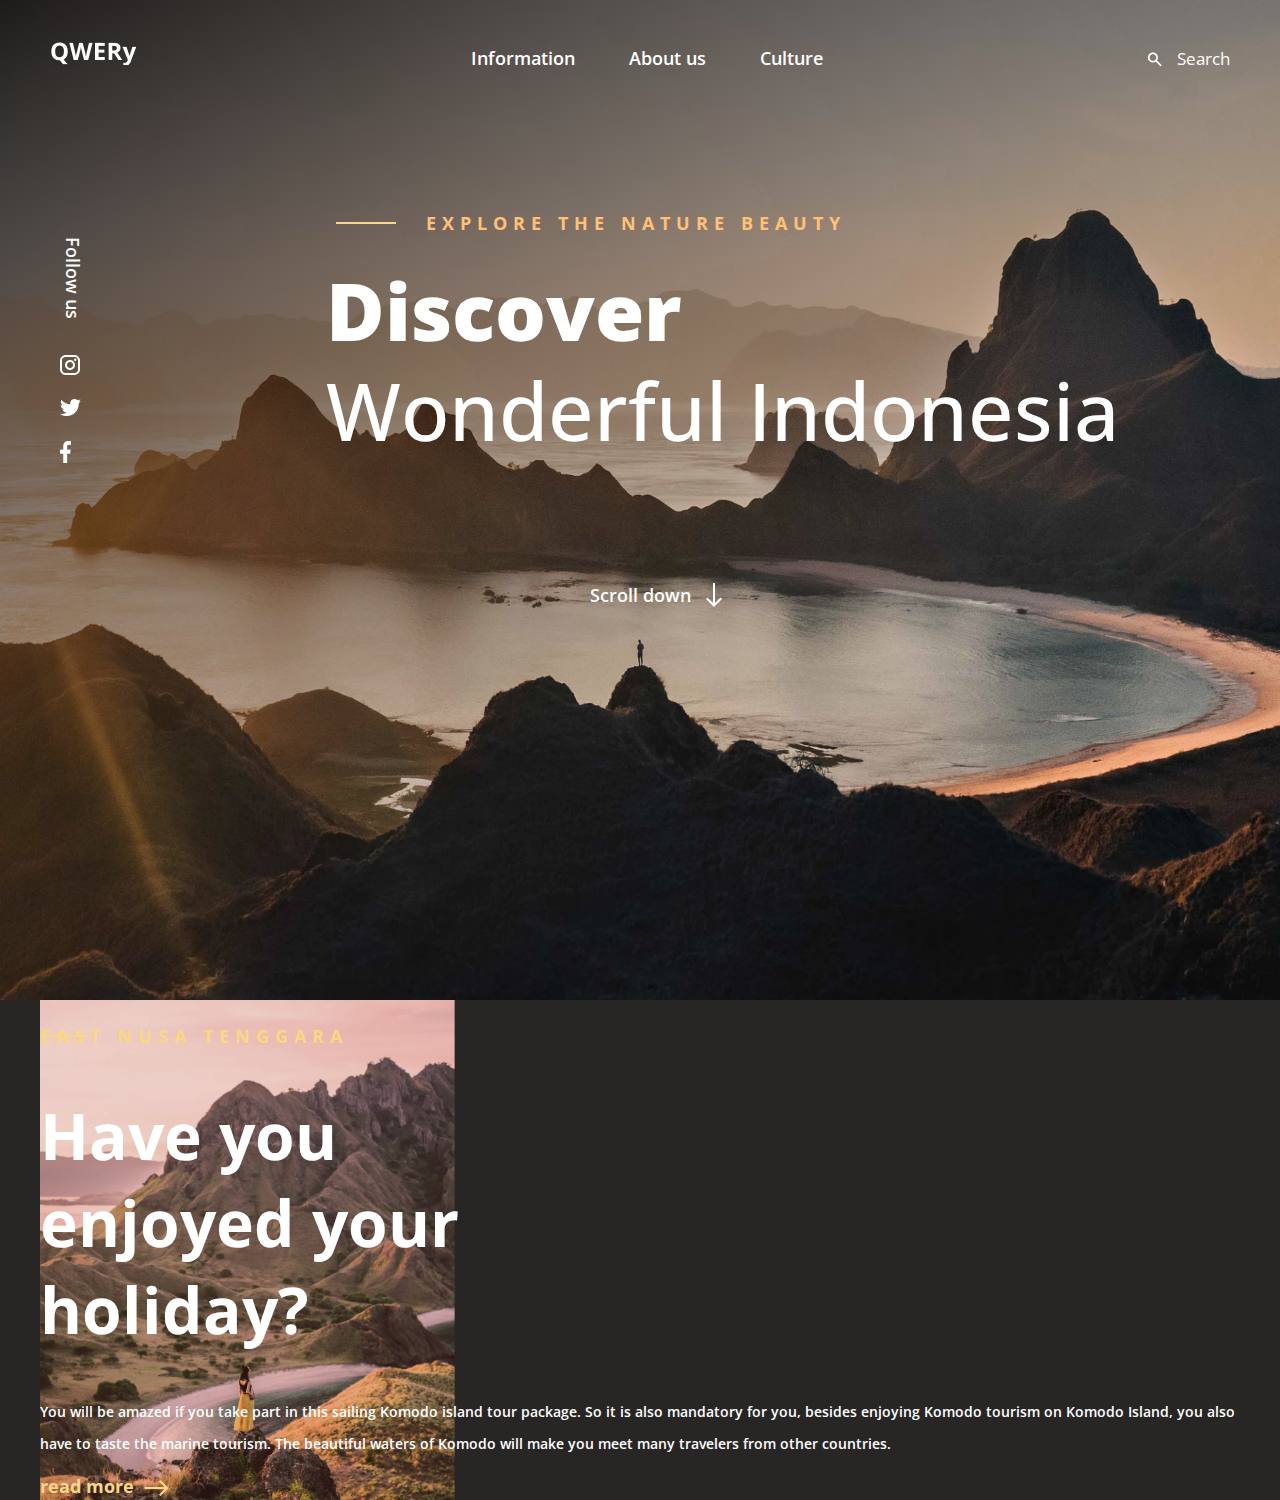
==== homewr6/index.html @ 52637ba4 "Homework6 (start)" ====
<!DOCTYPE html>
<html lang="en">

<head>
    <meta charset="UTF-8">
    <meta http-equiv="X-UA-Compatible" content="IE=edge">
    <meta name="viewport" content="width=device-width, initial-scale=1.0">
    <title>Document</title>
    <link rel="preconnect" href="https://fonts.googleapis.com">
    <link rel="preconnect" href="https://fonts.gstatic.com" crossorigin>
    <link href="https://fonts.googleapis.com/css2?family=DM+Sans&family=Open+Sans&family=Roboto&display=swap"
        rel="stylesheet">
    <link rel="stylesheet" href="normalize.css">
    <link rel="stylesheet" href="style.css">
</head>

<body>

</body>
<div class="container clearfix">
    <div class="header">
        <div class="logo">
            <a href="#"><img src="./img/Logo.png" alt="logo"></a>
        </div>
        <div class="navbar">
            <ul>
                <li><a href="#">Information</a></li>
                <li><a href="#">About us</a></li>
                <li><a href="#">Culture</a></li>
            </ul>
        </div>
        <div class="search">
            <a href="#">Search</a>
        </div>
    </div>
    <div class="main">
        <div class="follow">
            <div class="text">
                <p>Follow us</p>
            </div>
            <div class="links">
                <ul>
                    <li><a href="#"><img src="./img/insta.png" alt="instagram"></a></li>
                    <li><a href="#"><img src="./img/twit.png" alt="twitter"></a></li>
                    <li><a href="#"><img src="./img/fb.png" alt="facebook"></a></li>
                </ul>
            </div>
        </div>
        <div class="title">
            <h4>explore the Nature Beauty</h4>
            <h1> <span>Discover</span> <br>
                Wonderful Indonesia</h1>
        </div>
        <div class="scroll">
            <a href="#">Scroll down</a>
        </div>
    </div>



</div>

<div class="container-flex ">
    <div class="content">
        <div class="first">
            <h4>EAST NUSA TENGGARA</h4>
            <h1>Have you <br>
                enjoyed your <br>
                holiday?</h1>
            <p>You will be amazed if you take part in this sailing Komodo island tour package. So it is also mandatory
                for you, besides enjoying Komodo tourism on Komodo Island, you also have to taste the marine tourism.
                The beautiful waters of Komodo will make you meet many travelers from other countries.</p>

            <a href="#">read more</a>
        </div>

    </div>
</div>

</html>
---- homewr6/style.css ----
* {
    box-sizing: border-box;
}

body {
    background-color: #282624;
}

.container {
    margin: 0 auto;
    height: 1000px;
    width: 100%;
    /* position: absolute; */
    background: no-repeat linear-gradient(330.24deg, rgba(0, 0, 0, 0) 31.06%, #000000 108.93%), center/100% url(./img/Rectangle.png);
}

.clearfix::after {
    content: "";
    clear: both;
    display: table;
}

.header {
    display: flex;
    justify-content: space-between;
    align-items: baseline;
    padding: 30px 50px 0px 50px;
}



.navbar ul li {
    list-style-type: none;
    display: inline-block;
}


.navbar ul li a {
    text-decoration: none;
    font-family: 'Open Sans';
    font-style: normal;
    font-weight: 600;
    font-size: 18px;
    line-height: 25px;
    color: #FFFFFF;
    padding-right: 50px;
}

.navbar ul li a:hover {
    color: #745454;
}


.search a {
    font-family: 'Open Sans';
    font-style: normal;
    font-weight: 400;
    font-size: 17px;
    line-height: 23px;
    color: #FFFFFF;
    text-decoration: none;
    padding-left: 20px;
}

.search a::before {
    content: "";
    background-image: url(./img/search.png);
    background-repeat: no-repeat;
    height: 30px;
    width: 30px;
    position: absolute;
    background-position: left center;
    margin-top: -3px;
    margin-left: -30px;
}

.main {
    display: flex;
    flex-wrap: wrap;
}

.follow {
    /* display: flex; */
    flex: 20%;

    padding-top: 150px;
}

.follow .text {
    padding-left: 42px;
    padding-bottom: 20px;
    /* padding-top: 150px; */
}

.follow .text p {
    font-family: 'Open Sans';
    font-style: normal;
    font-weight: 600;
    font-size: 18px;
    line-height: 25px;
    color: #FFFFFF;
    writing-mode: vertical-rl;
}

.links ul li {
    padding-bottom: 20px;
    padding-left: 20px;
    list-style-type: none;

}

/* не можу зробити ховер */

/* .follow .links ul li a:hover {
    color: #7a1b1b;
} */

.title {
    flex: 80%;
    padding-top: 100px;
    padding-left: 70px;

}

.title h4 {
    font-family: 'Open Sans';
    font-style: normal;
    font-weight: 700;
    font-size: 18px;
    line-height: 25px;
    letter-spacing: 6px;
    text-transform: uppercase;
    color: #FFC178;
    padding-left: 100px;
}

.title h4::before {
    content: "";
    background-image: url(./img/Line.png);
    background-repeat: no-repeat;
    height: 20px;
    width: 60px;
    margin-top: 2px;
    margin-left: -90px;
    position: absolute;
    background-position: center;
}

.title h1 {
    font-family: 'Open Sans';
    font-style: normal;
    font-weight: 500;
    font-size: 80px;
    line-height: 100px;
    text-transform: capitalize;
    color: #FFFFFF;
    margin-top: 0;
}

.title h1 span {
    font-weight: 1000;
}

.scroll {
    flex: 100%;
    text-align: center;
    padding-top: 70px;
}

.scroll a {
    text-decoration: none;
    font-family: 'Open Sans';
    font-style: normal;
    font-weight: 600;
    font-size: 18px;
    line-height: 25px;
    color: #FFFFFF;

}

.scroll a::after {
    content: "";
    background-image: url(./img/arrow_downward_24px.png);
    position: absolute;
    background-repeat: no-repeat;
    height: 30px;
    width: 20px;
    margin-left: 15px;

}

.scroll a:hover {
    color: #b89c9c;
}


.container-flex {
    width: 1200px;
    margin: 0 auto;
    display: flex;

}

.content {
    background-image: url(./img/image1.png);
    background-repeat: no-repeat;
    background-position: left center;
    height: 500px;
    background-size: contain;

}

.first {
    /* padding-top: 50px; */
}

.first h4 {
    font-family: 'Open Sans';
    font-style: normal;
    font-weight: 700;
    font-size: 18px;
    line-height: 25px;
    letter-spacing: 6px;
    text-transform: uppercase;
    color: #FBD784;
}

.first h4::before {
    content: "";
    background-image: url(./img/Line.png);
    background-repeat: no-repeat;
    position: absolute;
    height: 20px;
    width: 50px;
    margin-top: 11px;
    /* margin-right: 30px; */
}

.first h1 {
    font-family: 'Open Sans';
    font-style: normal;
    font-weight: 700;
    font-size: 64px;
    line-height: 87px;
    color: #FFFFFF;

}

.first p {
    font-family: 'Open Sans';
    font-style: normal;
    font-weight: 600;
    font-size: 14px;
    line-height: 32px;
    color: #FFFFFF;

}

.first a {
    text-decoration: none;
    font-family: 'Open Sans';
    font-style: normal;
    font-weight: 700;
    font-size: 18px;
    line-height: 25px;
    color: #FBD784;
}

.first a::after {
    content: "";
    background-image: url(./img/line_right.png);
    background-repeat: no-repeat;
    height: 20px;
    width: 40px;
    position: absolute;
    margin-top: 6px;
    margin-left: 10px;
}

.first {
    justify-content: flex-end;
}
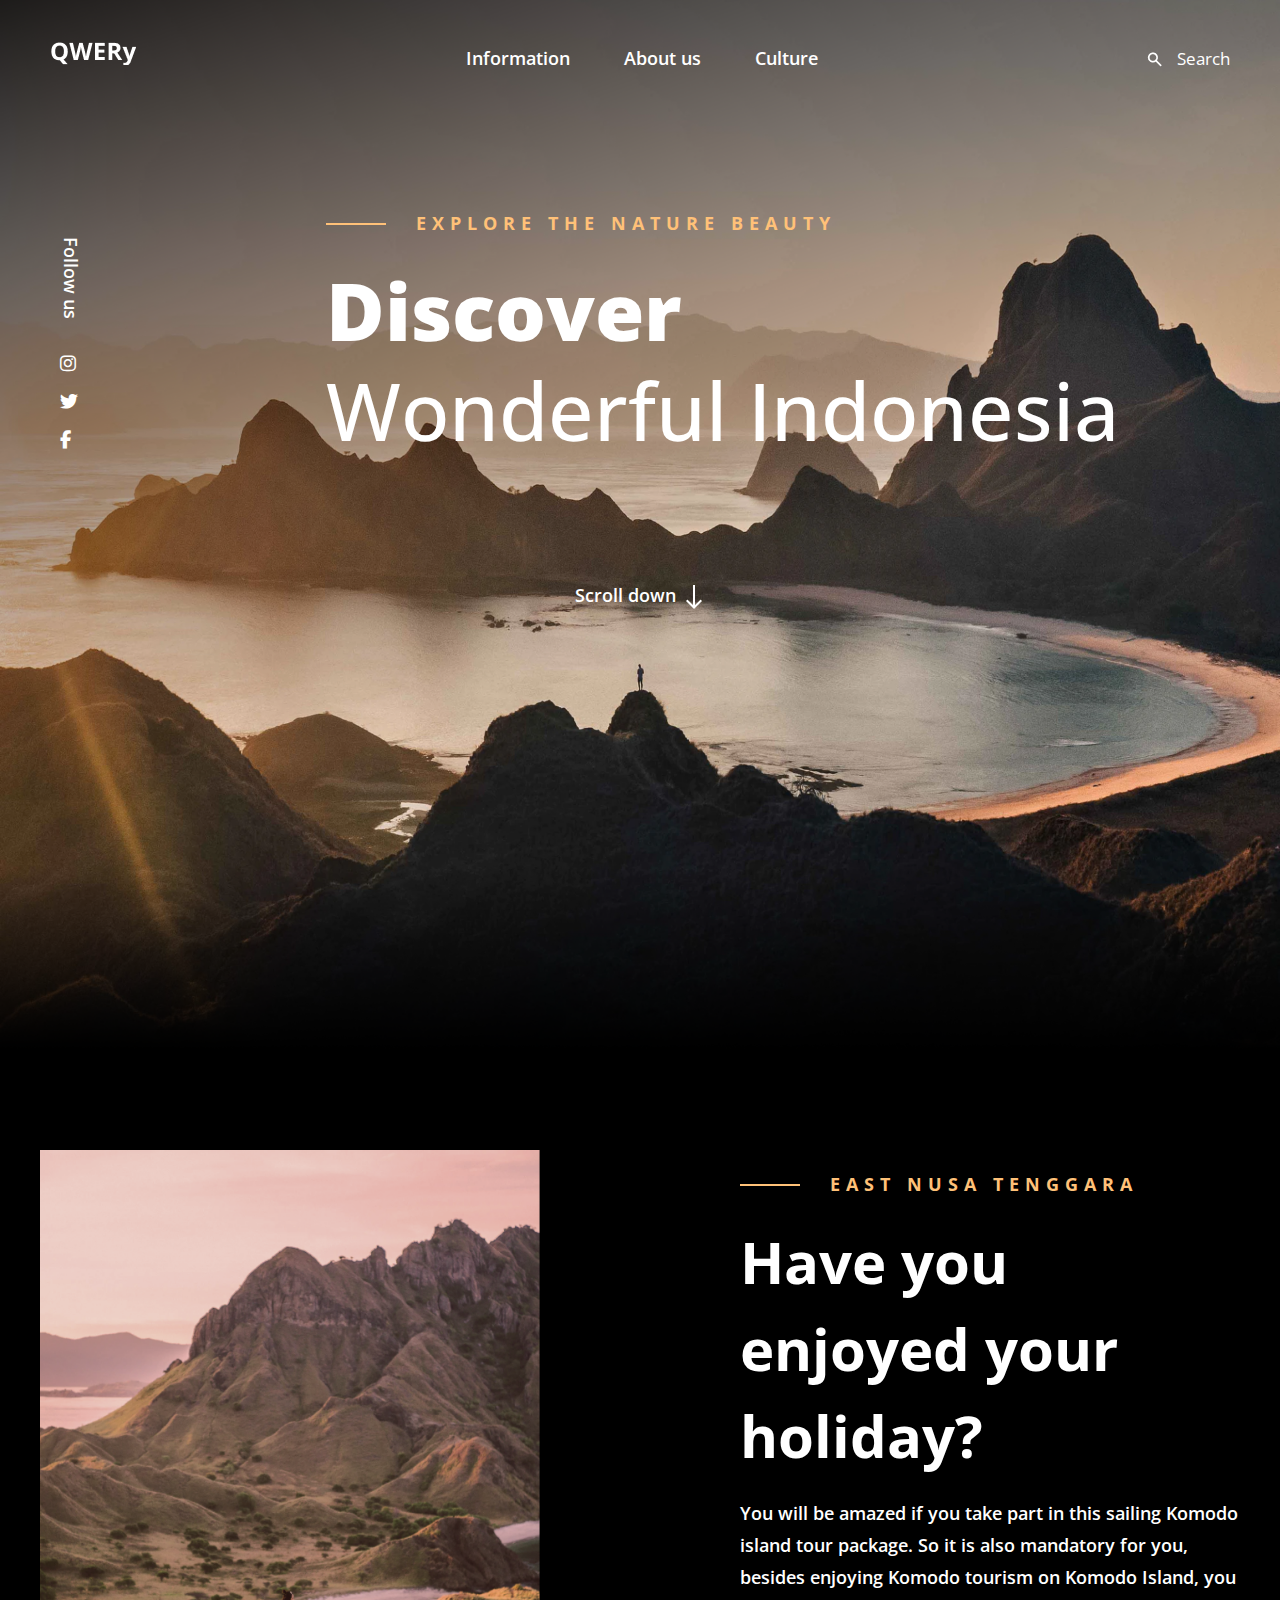
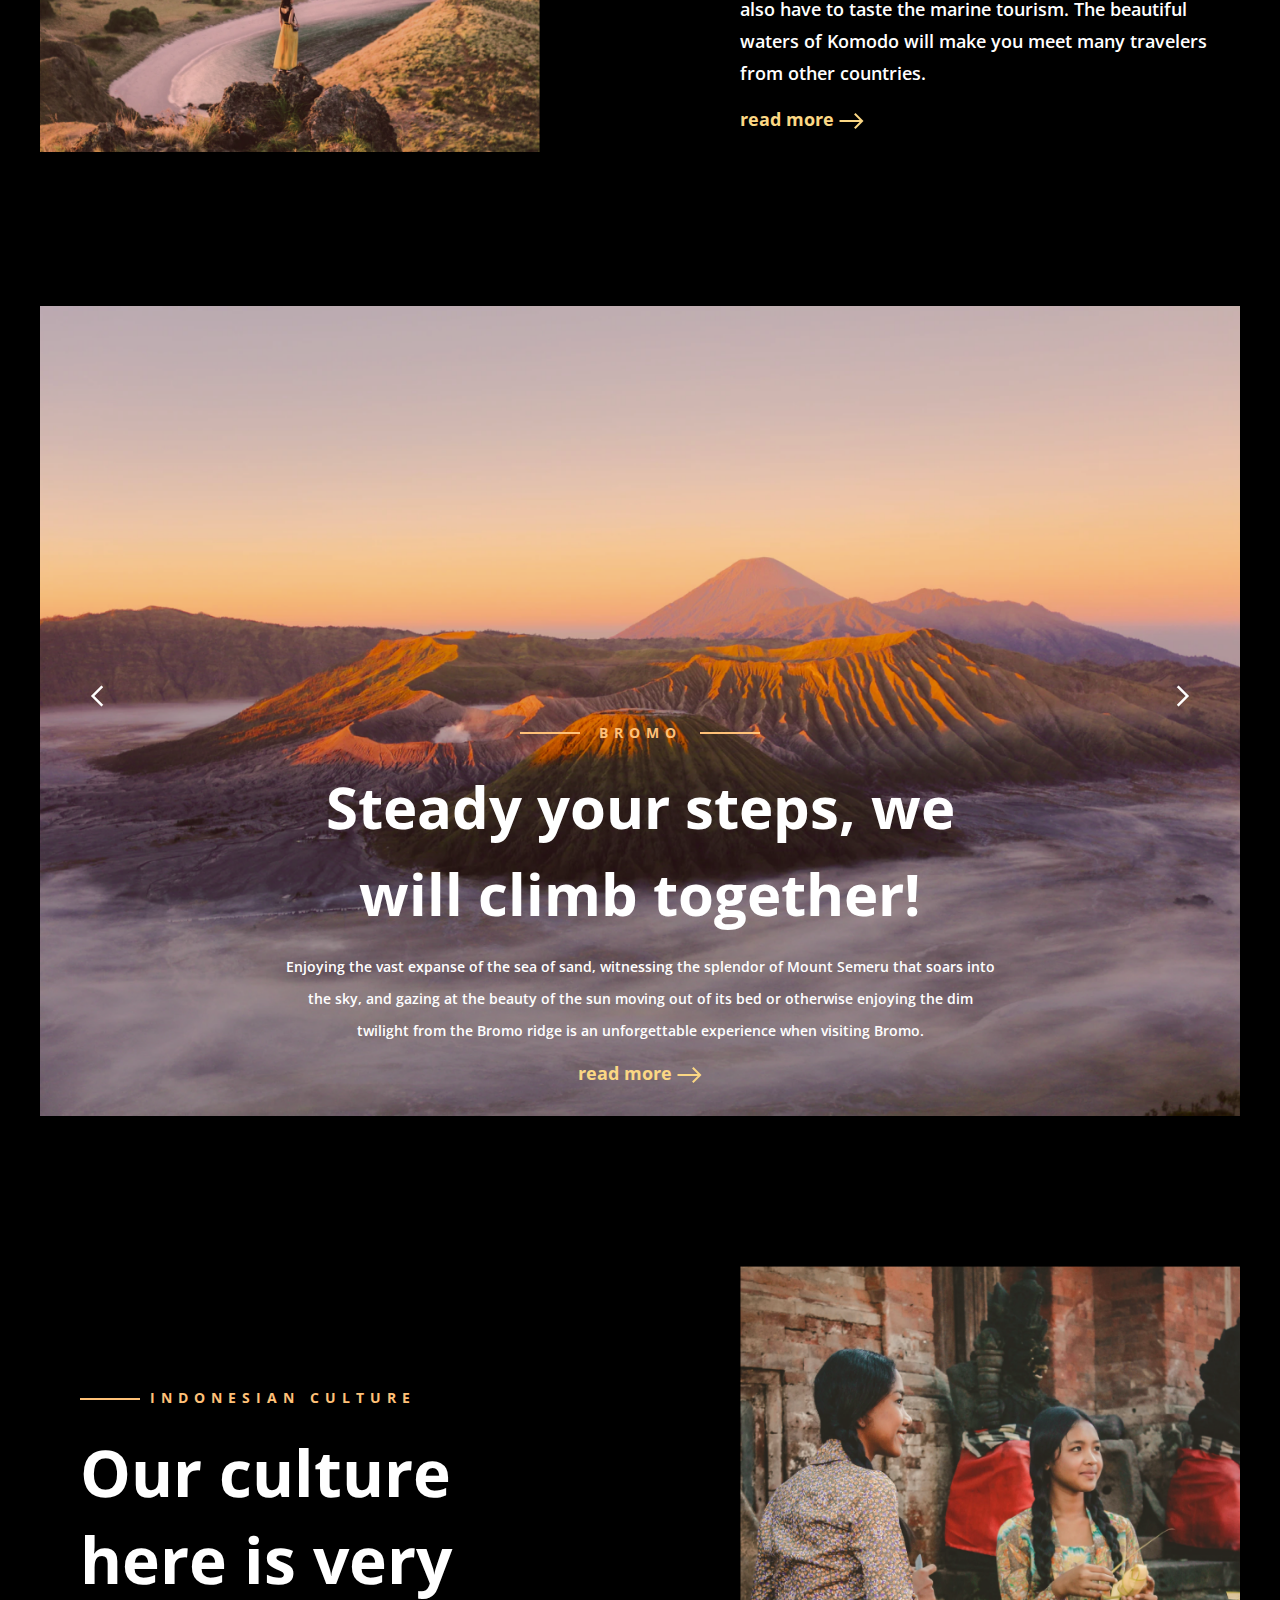
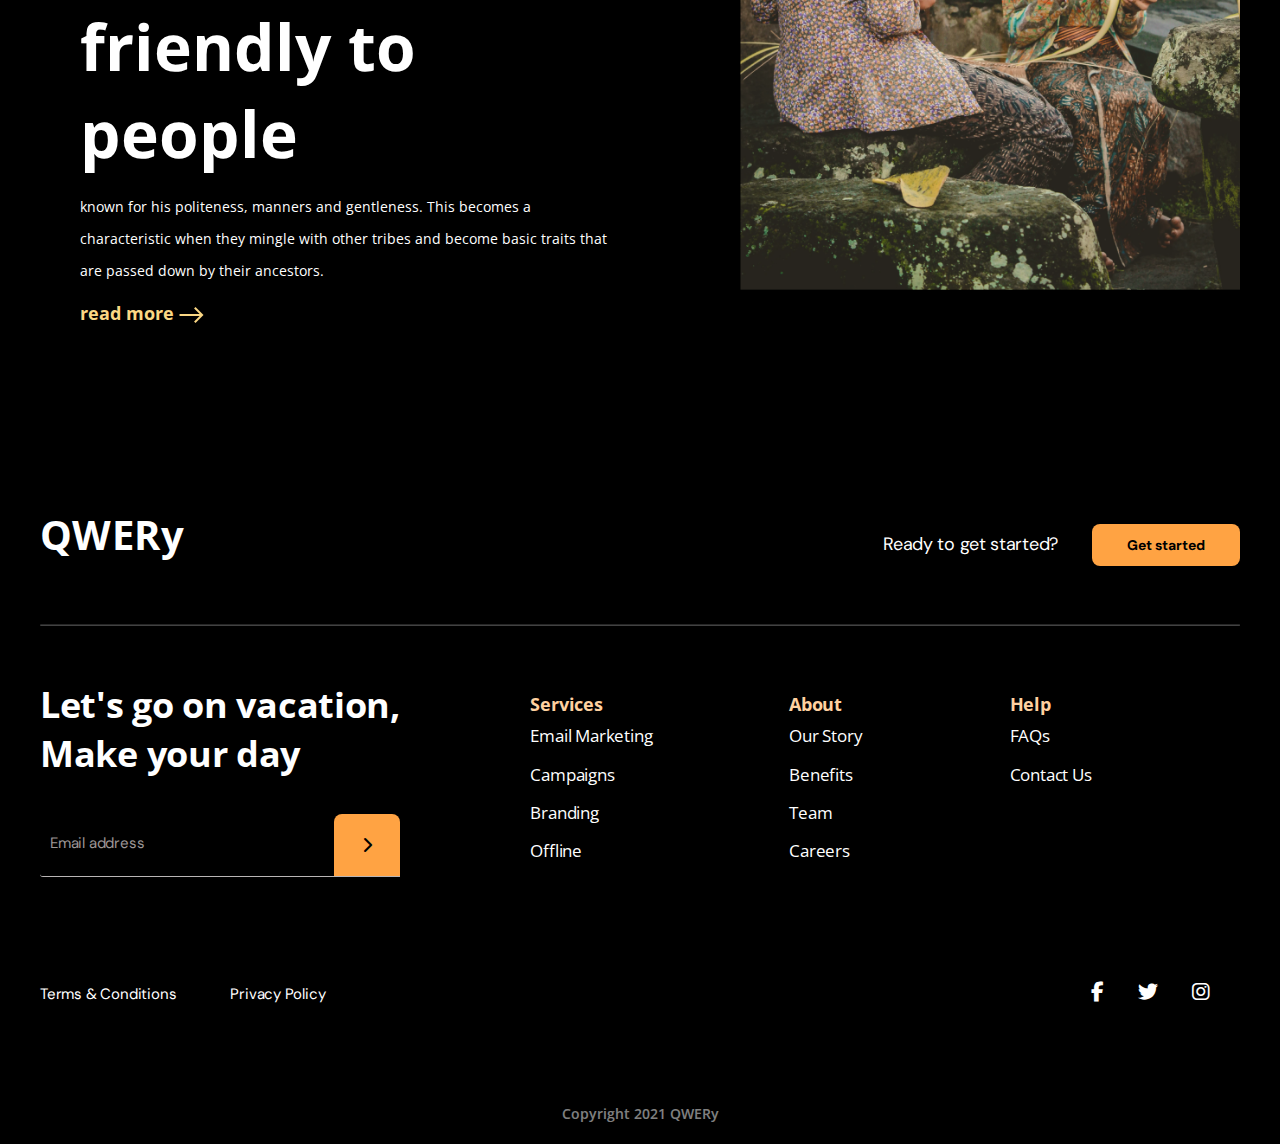
==== commit a9b66c08: "finished page" ====
--- a/homewr6/index.html
+++ b/homewr6/index.html
@@ -6,6 +6,7 @@
     <meta http-equiv="X-UA-Compatible" content="IE=edge">
     <meta name="viewport" content="width=device-width, initial-scale=1.0">
     <title>Document</title>
+    <link rel="stylesheet" href="https://cdnjs.cloudflare.com/ajax/libs/font-awesome/6.3.0/css/all.min.css">
     <link rel="preconnect" href="https://fonts.googleapis.com">
     <link rel="preconnect" href="https://fonts.gstatic.com" crossorigin>
     <link href="https://fonts.googleapis.com/css2?family=DM+Sans&family=Open+Sans&family=Roboto&display=swap"
@@ -40,9 +41,9 @@
             </div>
             <div class="links">
                 <ul>
-                    <li><a href="#"><img src="./img/insta.png" alt="instagram"></a></li>
-                    <li><a href="#"><img src="./img/twit.png" alt="twitter"></a></li>
-                    <li><a href="#"><img src="./img/fb.png" alt="facebook"></a></li>
+                    <li><a href="#"><i class="fa-brands fa-instagram"></i></a></li>
+                    <li><a href="#"><i class="fa-brands fa-twitter"></i></a></li>
+                    <li><a href="#"><i class="fa-brands fa-facebook-f"></i></a></li>
                 </ul>
             </div>
         </div>
@@ -61,20 +62,147 @@
 </div>
 
 <div class="container-flex ">
-    <div class="content">
-        <div class="first">
-            <h4>EAST NUSA TENGGARA</h4>
-            <h1>Have you <br>
-                enjoyed your <br>
-                holiday?</h1>
-            <p>You will be amazed if you take part in this sailing Komodo island tour package. So it is also mandatory
-                for you, besides enjoying Komodo tourism on Komodo Island, you also have to taste the marine tourism.
-                The beautiful waters of Komodo will make you meet many travelers from other countries.</p>
+    <div class="nusa">
+        <div class="nusa-flex-left">
+            <img src="./img/image1.png" alt="nature">
+        </div>
+        <div class="nusa-flex-right">
+            <div class="smaller-block">
+                <h4>EAST NUSA TENGGARA</h4>
+                <h1>Have you <br>
+                    enjoyed your <br>
+                    holiday?</h1>
+                <p>You will be amazed if you take part in this sailing Komodo island tour package. So it is also
+                    mandatory
+                    for you, besides enjoying Komodo tourism on Komodo Island, you also have to taste the marine
+                    tourism.
+                    The beautiful waters of Komodo will make you meet many travelers from other countries.</p>
+
+                <a href="#">read more</a>
+            </div>
+        </div>
+
+    </div>
+</div>
+
+<div class="container-flex">
+    <div class="bromo">
+        <div class="left">
+            <a href="#"><img src="./img/left.png" alt="left"></a>
+        </div>
+        <div class="right">
+            <a href="#"><img src="./img/right.png" alt="right"></a>
+        </div>
+        <div class="second">
+            <div class="line">
+                <h4>Bromo</h4>
+            </div>
+            <h1>Steady your steps, we <br>
+                will climb together!</h1>
+            <div class="text">
+                <p>Enjoying the vast expanse of the sea of ​​​​sand, witnessing the splendor of Mount Semeru that soars
+                    into
+                    the sky, and gazing at the beauty of the sun moving out of its bed or otherwise enjoying the dim
+                    twilight from the Bromo ridge is an unforgettable experience when visiting Bromo.</p>
+            </div>
 
             <a href="#">read more</a>
         </div>
 
     </div>
+
+
+</div>
+
+<div class="container-flex">
+    <div class="culture">
+        <div class="culture-flex-left">
+            <h4>INDONESIAN CULTURE</h4>
+            <h1>Our culture here
+                is very friendly to people</h1>
+            <p>known for his politeness, manners and gentleness. This becomes a characteristic when they mingle with
+                other tribes and become basic traits that are passed down by their ancestors.</p>
+
+            <a href="#">read more</a>
+        </div>
+        <div class="culture-flex-right">
+            <img src="./img/girls.png" alt="girls">
+        </div>
+    </div>
+</div>
+
+<div class="container-flex">
+    <div class="get-started">
+        <div class="qwery">
+            <h1>QWERy</h1>
+        </div>
+        <div class="row">
+            <p>Ready to get started?</p>
+            <button><a href="#">Get started</a></button>
+        </div>
+    </div>
+    <div class="line">
+        <img src="./img/Divider.png" alt="">
+    </div>
+</div>
+
+<div class="container-flex">
+    <div class="footer">
+        <div class="email">
+            <h3>Let's go on vacation, <br>
+                Make your day</h3>
+
+            <form action="#">
+                <input type="email" name="email" id="email" placeholder="Email address">
+                <!-- <input type="button" value=""> -->
+            </form>
+            <button><i class="fa-solid fa-chevron-right"></i></button>
+        </div>
+
+        <div class="services">
+            <h4 id="same">Services</h4>
+            <ul id="links">
+                <li><a href="#">Email Marketing</a></li>
+                <li><a href="#">Campaigns</a></li>
+                <li><a href="#">Branding</a></li>
+                <li><a href="#">Offline</a></li>
+            </ul>
+        </div>
+        <div class="about">
+            <h4 id="same">About</h4>
+            <ul id="links">
+                <li><a href="#">Our Story</a></li>
+                <li><a href="#">Benefits</a></li>
+                <li><a href="#">Team</a></li>
+                <li><a href="#">Careers</a></li>
+            </ul>
+        </div>
+        <div class="help">
+            <h4 id="same">Help</h4>
+            <ul id="links">
+                <li><a href="#">FAQs</a></li>
+                <li><a href="#">Contact Us</a></li>
+            </ul>
+        </div>
+
+    </div>
+</div>
+
+<div class="container-flex">
+    <div class="end">
+        <div class="end-left">
+            <a href="#">Terms & Conditions</a>
+            <a href="#">Privacy Policy</a>
+        </div>
+        <div class="end-right">
+            <a href="#"><i class="fa-brands fa-facebook-f"></i></a>
+            <a href="#"><i class="fa-brands fa-twitter"></i></a>
+            <a href="#"><i class="fa-brands fa-instagram"></i></a>
+        </div>
+    </div>
+    <div class="copyright">
+        <p>Copyright 2021 QWERy</p>
+    </div>
 </div>
 
 </html>--- a/homewr6/style.css
+++ b/homewr6/style.css
@@ -2,16 +2,21 @@
     box-sizing: border-box;
 }
 
+:root {
+    --title-color: #FFC178;
+    --main-color: white;
+}
+
 body {
-    background-color: #282624;
+    background-color: black;
 }
 
 .container {
     margin: 0 auto;
-    height: 1000px;
-    width: 100%;
-    /* position: absolute; */
-    background: no-repeat linear-gradient(330.24deg, rgba(0, 0, 0, 0) 31.06%, #000000 108.93%), center/100% url(./img/Rectangle.png);
+    height: 1300px;
+    background-repeat: no-repeat;
+    background-image: url(./img/Background.png);
+    background-size: 100%;
 }
 
 .clearfix::after {
@@ -59,7 +64,8 @@
     line-height: 23px;
     color: #FFFFFF;
     text-decoration: none;
-    padding-left: 20px;
+    padding-left: 30px;
+    position: relative;
 }
 
 .search a::before {
@@ -69,9 +75,8 @@
     height: 30px;
     width: 30px;
     position: absolute;
-    background-position: left center;
-    margin-top: -3px;
-    margin-left: -30px;
+    left: 0;
+    top: 5px;
 }
 
 .main {
@@ -87,9 +92,9 @@
 }
 
 .follow .text {
-    padding-left: 42px;
+    padding-left: 40px;
     padding-bottom: 20px;
-    /* padding-top: 150px; */
+
 }
 
 .follow .text p {
@@ -103,17 +108,23 @@
 }
 
 .links ul li {
-    padding-bottom: 20px;
+
     padding-left: 20px;
     list-style-type: none;
 
 }
 
-/* не можу зробити ховер */
-
-/* .follow .links ul li a:hover {
-    color: #7a1b1b;
-} */
+.links li .fa-brands {
+    color: white;
+    font-size: 18px;
+    padding-bottom: 20px;
+}
+
+.links li .fa-brands:hover {
+    color: #e87d0a;
+}
+
+
 
 .title {
     flex: 80%;
@@ -130,20 +141,21 @@
     line-height: 25px;
     letter-spacing: 6px;
     text-transform: uppercase;
-    color: #FFC178;
-    padding-left: 100px;
+    color: var(--title-color);
+    padding-left: 90px;
+    position: relative;
 }
 
 .title h4::before {
     content: "";
-    background-image: url(./img/Line.png);
-    background-repeat: no-repeat;
-    height: 20px;
+    background-color: var(--title-color);
+    display: block;
+    height: 2px;
     width: 60px;
-    margin-top: 2px;
-    margin-left: -90px;
-    position: absolute;
-    background-position: center;
+    position: absolute;
+    left: 0;
+    top: 50%;
+
 }
 
 .title h1 {
@@ -153,7 +165,7 @@
     font-size: 80px;
     line-height: 100px;
     text-transform: capitalize;
-    color: #FFFFFF;
+    color: var(--main-color);
     margin-top: 0;
 }
 
@@ -175,6 +187,8 @@
     font-size: 18px;
     line-height: 25px;
     color: #FFFFFF;
+    position: relative;
+    padding-right: 30px;
 
 }
 
@@ -185,7 +199,8 @@
     background-repeat: no-repeat;
     height: 30px;
     width: 20px;
-    margin-left: 15px;
+    right: 0;
+    top: 2px;
 
 }
 
@@ -197,66 +212,201 @@
 .container-flex {
     width: 1200px;
     margin: 0 auto;
+}
+
+.nusa {
     display: flex;
-
-}
-
-.content {
-    background-image: url(./img/image1.png);
-    background-repeat: no-repeat;
-    background-position: left center;
-    height: 500px;
-    background-size: contain;
-
-}
-
-.first {
-    /* padding-top: 50px; */
-}
-
-.first h4 {
-    font-family: 'Open Sans';
-    font-style: normal;
-    font-weight: 700;
-    font-size: 18px;
-    line-height: 25px;
+    justify-content: space-between;
+    position: relative;
+    top: -150px;
+}
+
+.nusa-flex-left {
+    flex: 70%;
+}
+
+.nusa-flex-right {
+    flex: 30%;
+
+}
+
+
+
+.nusa-flex-left img {
+    width: 500px;
+    height: auto;
+}
+
+.nusa-flex-right h4 {
+    font-family: 'Open Sans';
+    font-style: normal;
+    font-weight: 700;
+    font-size: 18px;
+    line-height: 20px;
     letter-spacing: 6px;
     text-transform: uppercase;
+    color: var(--title-color);
+    padding-left: 90px;
+    position: relative;
+}
+
+.nusa-flex-right h4::before {
+    content: "";
+    background-color: var(--title-color);
+    display: block;
+    height: 2px;
+    width: 60px;
+    position: absolute;
+    left: 0;
+    top: 50%;
+
+}
+
+.nusa-flex-right h1 {
+    font-family: 'Open Sans';
+    font-style: normal;
+    font-weight: 700;
+    font-size: 58px;
+    line-height: 87px;
+    color: var(--main-color);
+    margin-top: 0;
+    margin-bottom: 0;
+
+}
+
+.nusa-flex-right a {
+    text-decoration: none;
+    font-family: 'Open Sans';
+    font-style: normal;
+    font-weight: 700;
+    font-size: 18px;
+    line-height: 25px;
     color: #FBD784;
-}
-
-.first h4::before {
-    content: "";
-    background-image: url(./img/Line.png);
+    position: relative;
+    padding-right: 30px;
+}
+
+.nusa-flex-right a::after {
+    content: "";
+    background-image: url(./img/line_right.png);
     background-repeat: no-repeat;
-    position: absolute;
     height: 20px;
-    width: 50px;
-    margin-top: 11px;
-    /* margin-right: 30px; */
-}
-
-.first h1 {
-    font-family: 'Open Sans';
-    font-style: normal;
-    font-weight: 700;
-    font-size: 64px;
+    width: 25px;
+    position: absolute;
+    right: 0;
+    top: 6px;
+}
+
+.nusa-flex-right p {
+    width: 500px;
+    font-family: 'Open Sans';
+    font-style: normal;
+    font-weight: 600;
+    font-size: 18px;
+    line-height: 32px;
+    color: #FFFFFF;
+
+}
+
+.bromo {
+    background-image: url(./img/bromo.png);
+    background-repeat: no-repeat;
+    background-position: center center;
+    background-size: contain;
+    height: 810px;
+    width: 100%;
+    position: relative;
+}
+
+.bromo .left {
+    text-decoration: none;
+    /* display: inline-block; */
+    position: absolute;
+    bottom: 405px;
+    left: 50px;
+}
+
+.bromo .right {
+    text-decoration: none;
+    /* display: inline-block; */
+    position: absolute;
+    bottom: 405px;
+    right: 50px;
+
+}
+
+.second {
+    text-align: center;
+    position: absolute;
+    bottom: 30px;
+}
+
+.second .line h4 {
+    font-family: 'Open Sans';
+    font-style: normal;
+    font-weight: 700;
+    font-size: 14px;
+    line-height: 25px;
+    letter-spacing: 6px;
+    text-transform: uppercase;
+    color: var(--title-color);
+    position: relative;
+    width: 20%;
+    margin-left: auto;
+    margin-right: auto;
+
+}
+
+.second .line h4::before {
+    content: "";
+    background-color: var(--title-color);
+    display: block;
+    height: 2px;
+    width: 60px;
+    position: absolute;
+    left: 0;
+    top: 50%;
+}
+
+.second h4::after {
+    content: "";
+    background-color: var(--title-color);
+    display: block;
+    height: 2px;
+    width: 60px;
+    position: absolute;
+    right: 0;
+    top: 50%;
+}
+
+.second h1 {
+    font-family: 'Open Sans';
+    font-style: normal;
+    font-weight: 700;
+    font-size: 58px;
     line-height: 87px;
-    color: #FFFFFF;
-
-}
-
-.first p {
+    color: var(--main-color);
+    margin-top: 0;
+    margin-bottom: 0;
+}
+
+.second .text {
+    width: 60%;
+
+}
+
+.second .text p {
     font-family: 'Open Sans';
     font-style: normal;
     font-weight: 600;
     font-size: 14px;
     line-height: 32px;
-    color: #FFFFFF;
-
-}
-
-.first a {
+    text-align: center;
+    color: var(--main-color);
+
+}
+
+.second a {
     text-decoration: none;
     font-family: 'Open Sans';
     font-style: normal;
@@ -264,19 +414,333 @@
     font-size: 18px;
     line-height: 25px;
     color: #FBD784;
-}
-
-.first a::after {
+    padding-right: 30px;
+    position: relative;
+}
+
+.second a::after {
     content: "";
     background-image: url(./img/line_right.png);
     background-repeat: no-repeat;
     height: 20px;
-    width: 40px;
-    position: absolute;
-    margin-top: 6px;
-    margin-left: 10px;
-}
-
-.first {
-    justify-content: flex-end;
+    width: 25px;
+    position: absolute;
+    right: 0;
+    top: 6px;
+}
+
+.second .text {
+    margin-left: auto;
+    margin-right: auto;
+}
+
+.culture {
+    display: flex;
+    justify-content: space-between;
+    padding-top: 150px;
+}
+
+
+.culture-flex-left {
+    flex: 70%;
+    padding: 100px 130px 0px 40px;
+}
+
+.culture-flex-right {
+    flex: 30%;
+}
+
+.culture-flex-right img {
+    width: 500px;
+    height: auto;
+}
+
+.culture-flex-left h4 {
+    font-family: 'Open Sans';
+    font-style: normal;
+    font-weight: 700;
+    font-size: 14px;
+    line-height: 25px;
+    letter-spacing: 6px;
+    text-transform: uppercase;
+    color: var(--title-color);
+    padding-left: 70px;
+    position: relative;
+}
+
+.culture-flex-left h4::before {
+    content: "";
+    background-color: var(--title-color);
+    display: block;
+    height: 2px;
+    width: 60px;
+    position: absolute;
+    left: 0;
+    top: 50%;
+}
+
+.culture-flex-left h1 {
+    font-family: 'Open Sans';
+    font-style: normal;
+    font-weight: 700;
+    font-size: 64px;
+    line-height: 87px;
+    color: var(--main-color);
+    margin-top: 0;
+    margin-bottom: 0;
+}
+
+.culture-flex-left p {
+    font-family: 'Open Sans';
+    font-style: normal;
+    font-weight: 400;
+    font-size: 14px;
+    line-height: 32px;
+    color: var(--main-color);
+
+}
+
+.culture-flex-left a {
+    font-family: 'Open Sans';
+    font-style: normal;
+    font-weight: 700;
+    font-size: 18px;
+    line-height: 25px;
+    color: #FBD784;
+    text-decoration: none;
+    position: relative;
+    padding-right: 30px;
+}
+
+.culture-flex-left a::after {
+    content: "";
+    background-image: url(./img/line_right.png);
+    background-repeat: no-repeat;
+    height: 20px;
+    width: 25px;
+    position: absolute;
+    right: 0;
+    top: 6px;
+}
+
+.get-started {
+    display: flex;
+    justify-content: space-between;
+    align-items: baseline;
+    padding-top: 150px;
+}
+
+.qwery h1 {
+    font-family: 'Open Sans';
+    font-style: normal;
+    font-weight: 700;
+    font-size: 40px;
+    line-height: 65px;
+    letter-spacing: 0.01em;
+    text-transform: capitalize;
+    color: white;
+    display: inline-block;
+
+}
+
+.row p {
+    font-family: 'DM Sans';
+    font-style: normal;
+    font-weight: 400;
+    font-size: 18px;
+    line-height: 29px;
+    letter-spacing: -0.3px;
+    color: #FFFFFF;
+    display: inline-block;
+    padding-right: 30px;
+}
+
+.row button {
+    background-color: #FFA343;
+    border-radius: 8px;
+    border: none;
+    padding: 10px 35px;
+}
+
+.row button:hover {
+    background-color: #e87d0a;
+    color: white;
+}
+
+.row button a {
+    text-decoration: none;
+    font-family: 'DM Sans';
+    font-style: normal;
+    font-weight: 700;
+    font-size: 14px;
+    line-height: 22px;
+    color: #000000;
+}
+
+.row button a:hover {
+    color: white;
+}
+
+.line img {
+    width: 100%;
+    padding-top: 30px;
+}
+
+.footer {
+    display: flex;
+    padding-top: 50px;
+}
+
+.footer .email {
+    flex: 40%;
+}
+
+.footer .services {
+    flex: 20;
+    /* margin-left: 40px; */
+}
+
+.footer .about {
+    flex: 20%;
+    padding-left: 50px;
+}
+
+.footer .help {
+    flex: 20%;
+    padding-left: 20px;
+
+}
+
+.email h3 {
+    font-family: 'Open Sans';
+    font-style: normal;
+    font-weight: 700;
+    font-size: 36px;
+    line-height: 49px;
+    letter-spacing: -0.3px;
+    color: #FFFFFF;
+    margin-top: 0;
+}
+
+#same {
+    font-family: 'Open Sans';
+    font-style: normal;
+    font-weight: 700;
+    font-size: 18px;
+    line-height: 0px;
+    letter-spacing: -0.231818px;
+    color: #FFD1A0;
+}
+
+#links li a {
+    text-decoration: none;
+    font-family: 'Open Sans';
+    font-style: normal;
+    font-weight: 400;
+    font-size: 17px;
+    line-height: 0px;
+    letter-spacing: -0.204545px;
+    color: #FFFFFF;
+}
+
+#links li a:hover {
+    color: rgb(185, 175, 175);
+}
+
+#links li {
+    padding-bottom: 20px;
+}
+
+
+#links {
+    list-style-type: none;
+    margin: 0px;
+    padding: 0px;
+}
+
+.footer .email form input[type=email] {
+    border-top-left-radius: 3px;
+    border-bottom-left-radius: 3px;
+    border: none;
+    font-size: 12px;
+    padding: 24px 0px;
+    width: 60%;
+    float: left;
+    background-color: black;
+    border-bottom: 1px solid rgb(185, 181, 181);
+
+}
+
+.footer .email form input[type=email]::placeholder {
+    font-family: 'DM Sans';
+    font-style: normal;
+    font-weight: 400;
+    font-size: 15px;
+    line-height: 20px;
+    letter-spacing: -0.204545px;
+    color: #9c9696;
+    padding-left: 10px;
+}
+
+.footer button {
+    float: left;
+    background-color: #FFA343;
+    border-radius: 8px 8px 0px 0px;
+    border: none;
+    border-bottom: 1px solid rgb(185, 181, 181);
+    cursor: pointer;
+}
+
+.footer button:hover {
+    background-color: #e87d0a;
+}
+
+.footer button .fa-solid {
+    padding: 22px;
+}
+
+.end {
+    display: flex;
+    justify-content: space-between;
+    align-items: baseline;
+    padding-top: 100px;
+}
+
+
+.end-left a {
+    font-family: 'DM Sans';
+    font-style: normal;
+    font-weight: 400;
+    font-size: 15px;
+    line-height: 20px;
+    letter-spacing: -0.204545px;
+    color: #FFFFFF;
+    display: inline-block;
+    padding-right: 50px;
+    text-decoration: none;
+}
+
+.end-right .fa-brands {
+    color: white;
+    font-size: 20px;
+    padding-right: 30px;
+}
+
+.end-right .fa-brands:hover {
+    color: #e87d0a;
+}
+
+.copyright {
+    padding-top: 80px;
+}
+
+.copyright p {
+    font-family: 'Open Sans';
+    font-style: normal;
+    font-weight: 600;
+    font-size: 14px;
+    line-height: 32px;
+    text-align: center;
+    color: #FFFFFF;
+    opacity: 0.5;
 }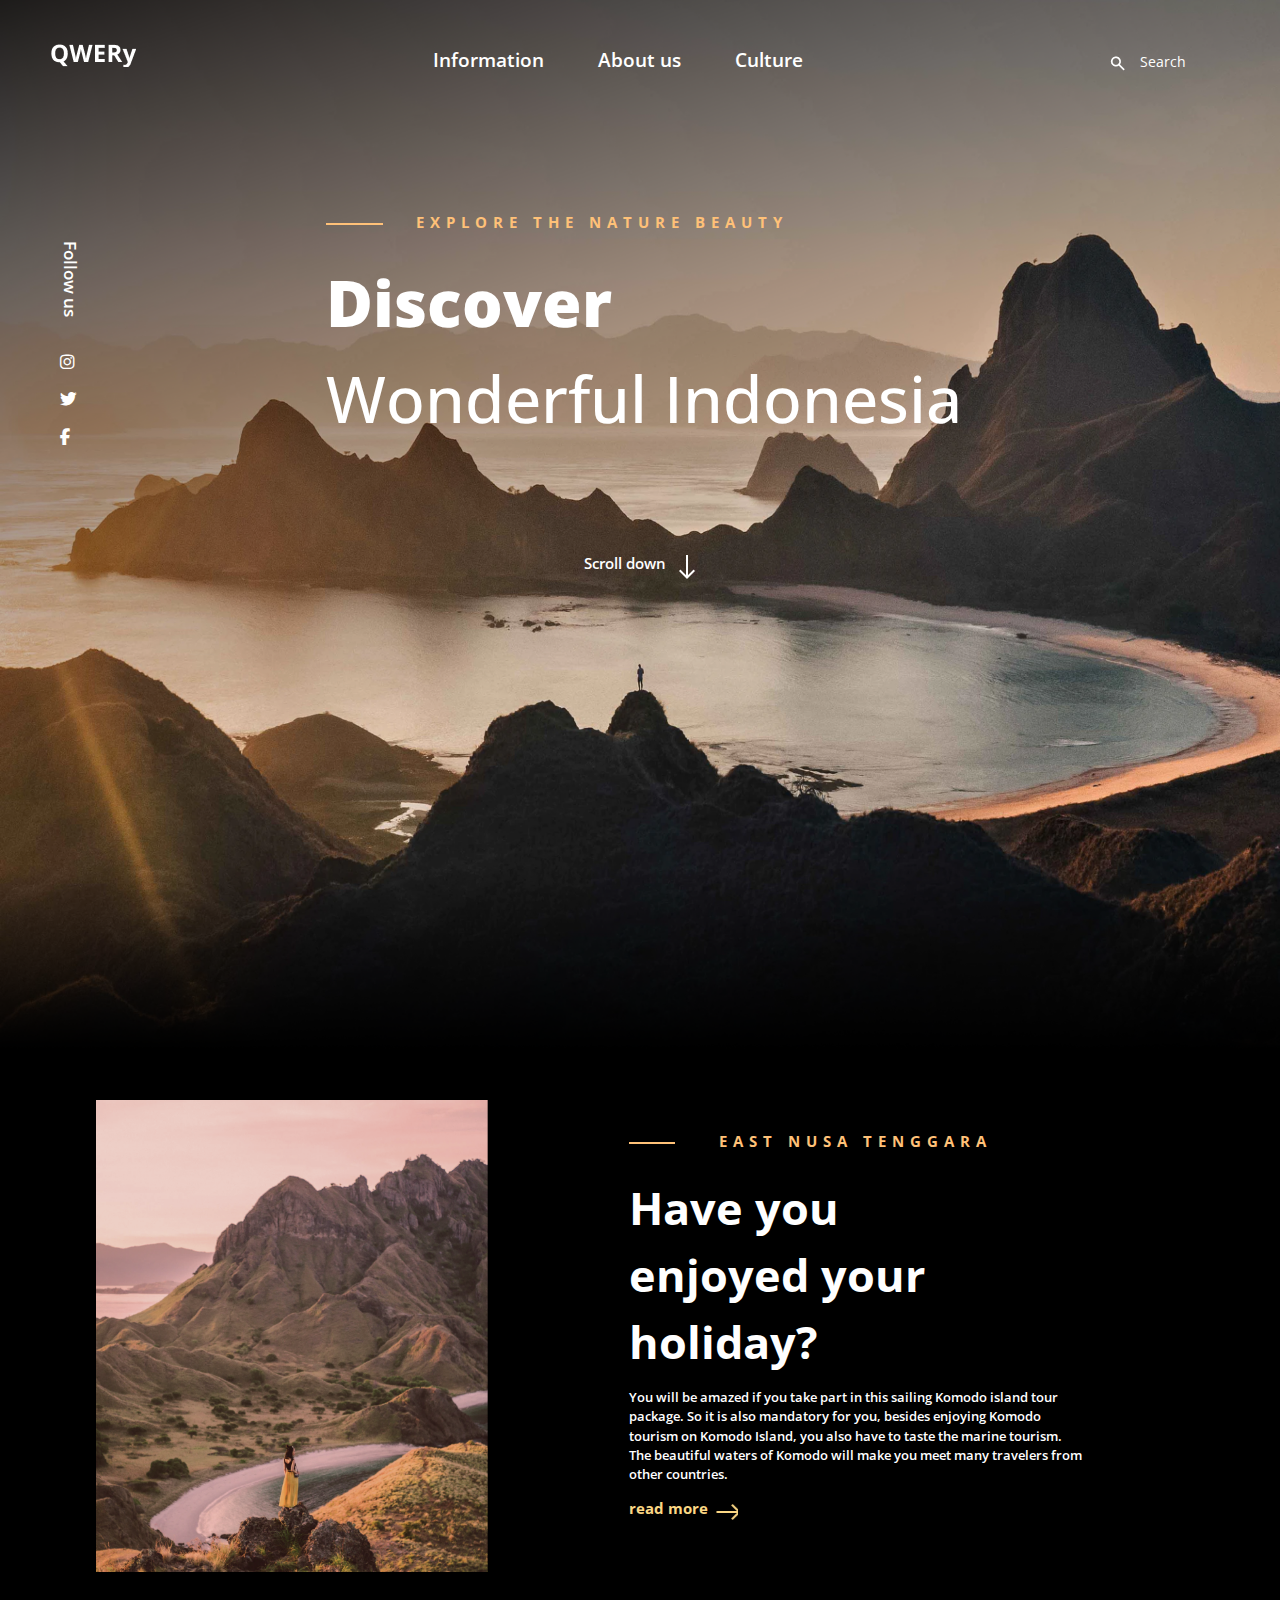
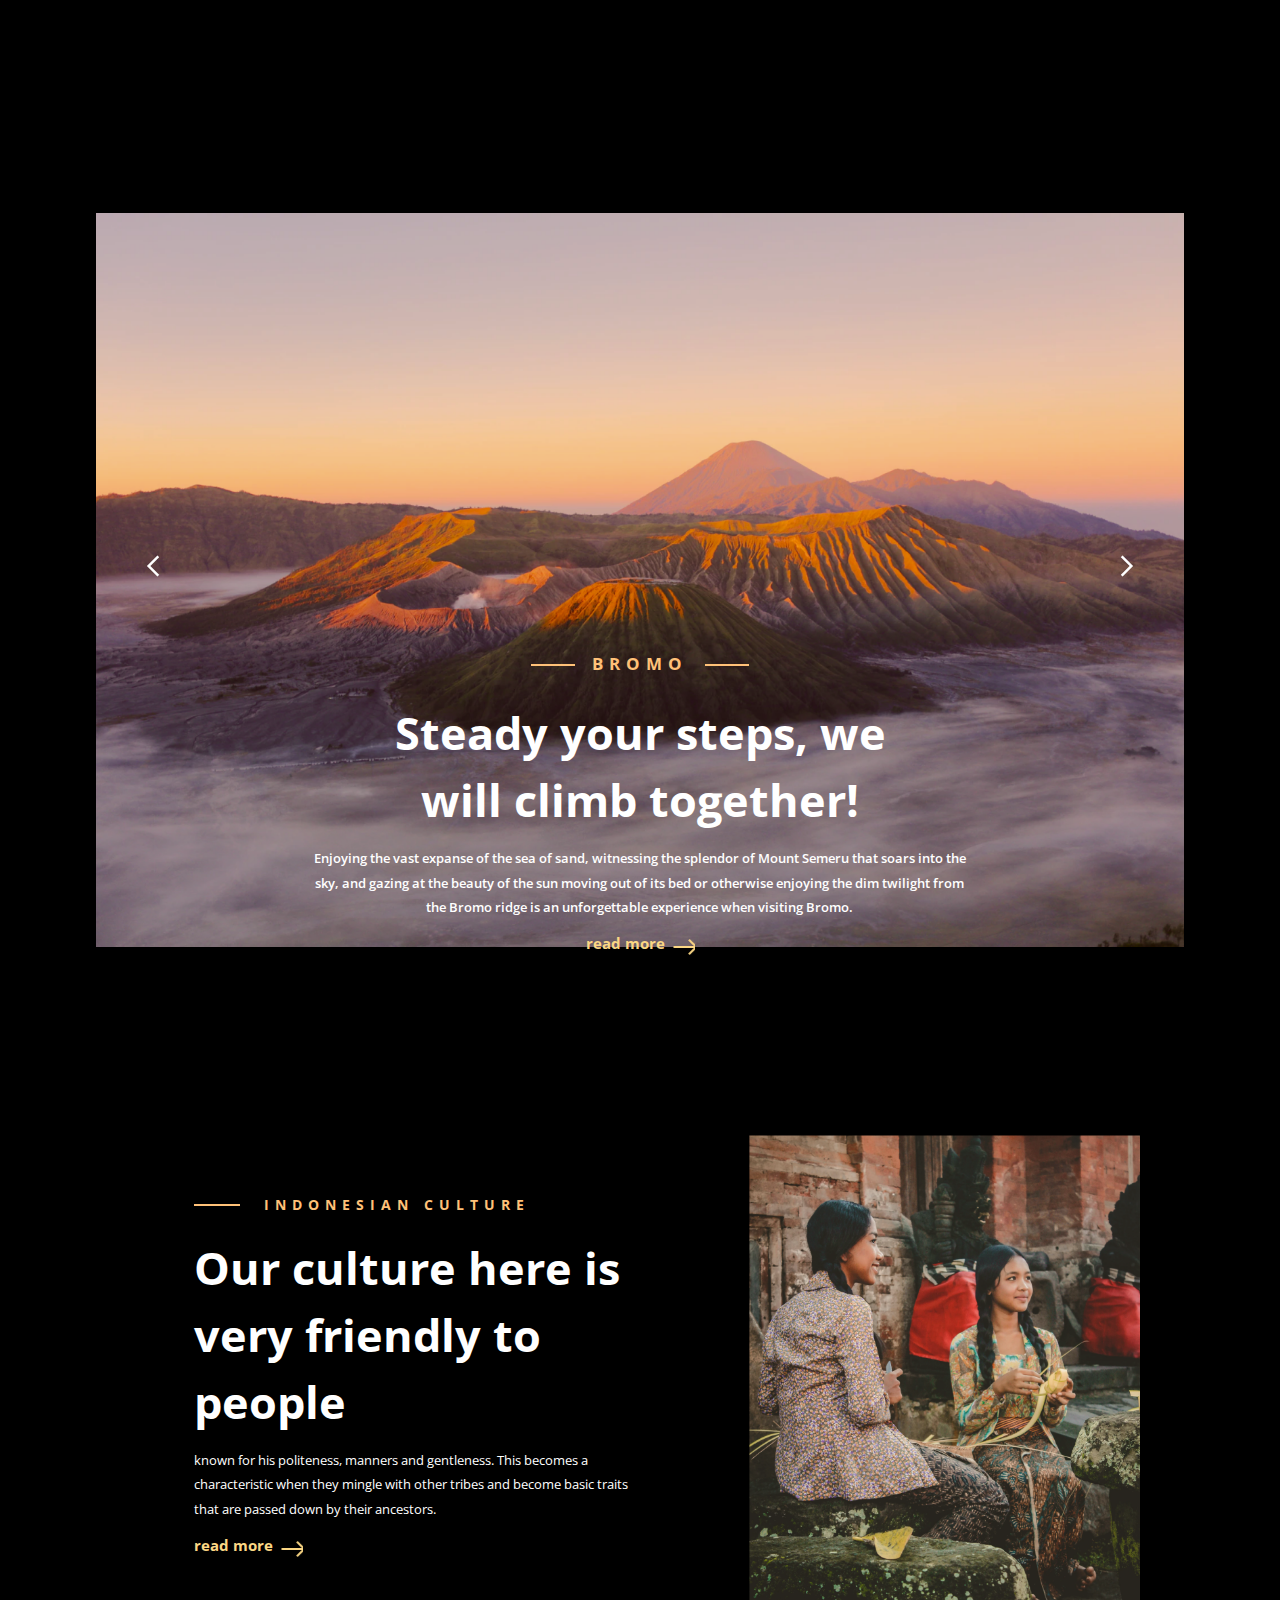
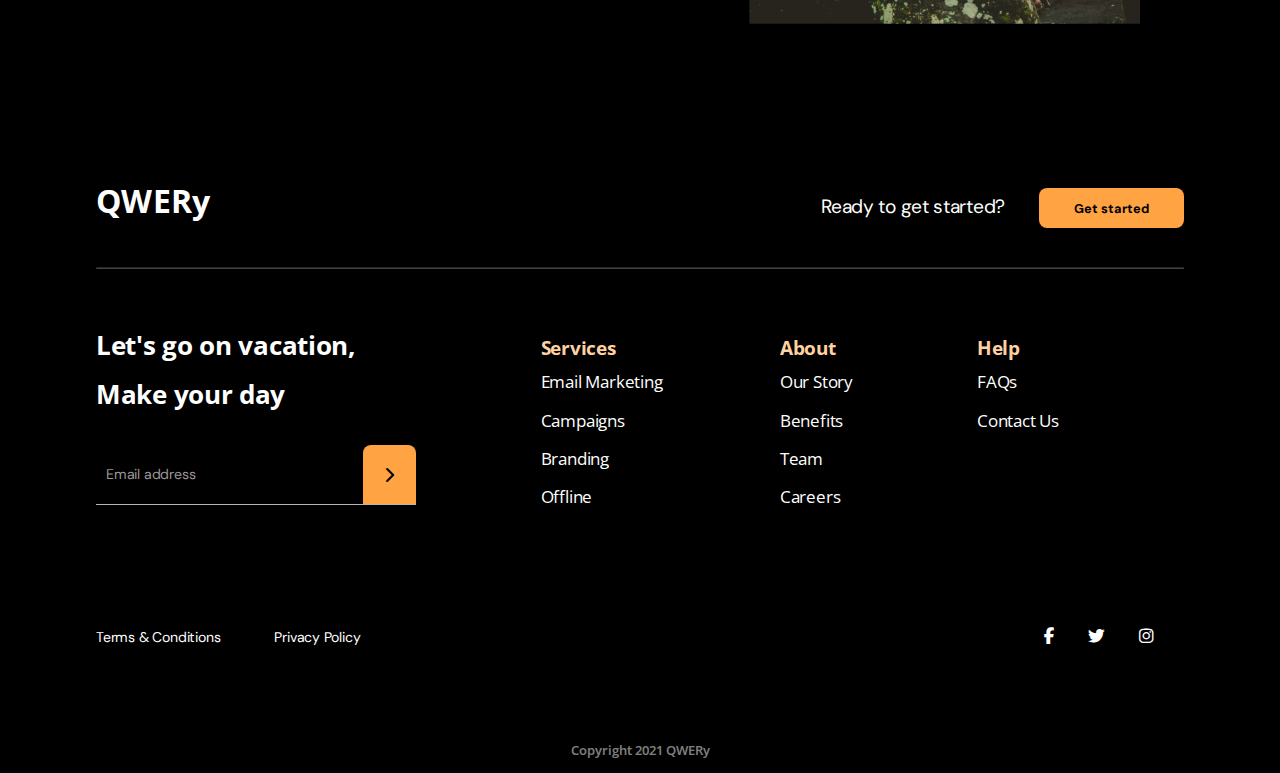
==== commit e6724fca: "media" ====
--- a/homewr6/index.html
+++ b/homewr6/index.html
@@ -16,193 +16,204 @@
 </head>
 
 <body>
-
+    <div class="container clearfix">
+        <div class="header">
+            <div class="logo">
+                <a href="#"><img src="./img/Logo.png" alt="logo"></a>
+            </div>
+            <div class="navbar">
+                <ul>
+                    <li><a href="#">Information</a></li>
+                    <li><a href="#">About us</a></li>
+                    <li><a href="#">Culture</a></li>
+                </ul>
+            </div>
+            <div class="search">
+                <form>
+                    <input type="search" name="search" placeholder="Search">
+                </form>
+            </div>
+        </div>
+        <div class="main">
+            <div class="follow">
+                <div class="text">
+                    <p>Follow us</p>
+                </div>
+                <div class="links">
+                    <ul>
+                        <li><a href="#"><i class="fa-brands fa-instagram"></i></a></li>
+                        <li><a href="#"><i class="fa-brands fa-twitter"></i></a></li>
+                        <li><a href="#"><i class="fa-brands fa-facebook-f"></i></a></li>
+                    </ul>
+                </div>
+            </div>
+            <div class="title">
+                <h4>explore the Nature Beauty</h4>
+                <h1> <span>Discover</span> <br>
+                    Wonderful Indonesia</h1>
+            </div>
+            <div class="scroll">
+                <a href="#">Scroll down</a>
+            </div>
+        </div>
+
+
+
+    </div>
+
+    <div class="container-flex">
+        <div class="nusa">
+            <div class="nusa-flex-left">
+                <div class="size">
+                    <img src="./img/image1.png" alt="nature">
+                </div>
+            </div>
+            <div class="nusa-flex-right">
+                <div class="smaller-block">
+                    <h4>EAST NUSA TENGGARA</h4>
+                    <h1>Have you <br>
+                        enjoyed your <br>
+                        holiday?</h1>
+                    <p>You will be amazed if you take part in this sailing Komodo island tour package. So it is also
+                        mandatory
+                        for you, besides enjoying Komodo tourism on Komodo Island, you also have to taste the marine
+                        tourism.
+                        The beautiful waters of Komodo will make you meet many travelers from other countries.</p>
+
+                    <a href="#">read more</a>
+                </div>
+            </div>
+
+        </div>
+    </div>
+
+    <div class="container-flex">
+        <div class="bromo">
+            <div class="left">
+                <a href="#"><img src="./img/left.png" alt="left"></a>
+            </div>
+            <div class="right">
+                <a href="#"><img src="./img/right.png" alt="right"></a>
+            </div>
+            <div class="second">
+                <div class="line">
+                    <h4>Bromo</h4>
+                </div>
+                <h1>Steady your steps, we <br>
+                    will climb together!</h1>
+                <div class="text">
+                    <p>Enjoying the vast expanse of the sea of ​​​​sand, witnessing the splendor of Mount Semeru that
+                        soars
+                        into
+                        the sky, and gazing at the beauty of the sun moving out of its bed or otherwise enjoying the dim
+                        twilight from the Bromo ridge is an unforgettable experience when visiting Bromo.</p>
+                </div>
+
+                <a href="#">read more</a>
+            </div>
+
+        </div>
+
+
+    </div>
+
+    <div class="container-flex">
+        <div class="culture">
+            <div class="culture-flex-left">
+                <div class="smaller-block">
+                    <h4>INDONESIAN CULTURE</h4>
+                    <h1>Our culture here
+                        is very friendly to people</h1>
+                    <p>known for his politeness, manners and gentleness. This becomes a characteristic when they mingle
+                        with
+                        other tribes and become basic traits that are passed down by their ancestors.</p>
+
+                    <a href="#">read more</a>
+                </div>
+            </div>
+            <div class="culture-flex-right">
+                <div class="size">
+                    <img src="./img/girls.png" alt="girls">
+                </div>
+            </div>
+        </div>
+    </div>
+
+    <div class="container-flex">
+        <div class="get-started">
+            <div class="qwery">
+                <h1>QWERy</h1>
+            </div>
+            <div class="row">
+                <p>Ready to get started?</p>
+                <button><a href="#">Get started</a></button>
+            </div>
+        </div>
+        <div class="line">
+            <img src="./img/Divider.png" alt="">
+        </div>
+    </div>
+
+    <div class="container-flex">
+        <div class="footer">
+            <div class="email">
+                <h3>Let's go on vacation, <br>
+                    Make your day</h3>
+
+                <div class="wrapper">
+                    <form>
+                        <input type="email" name="email" id="email" placeholder="Email address">
+                        <button><i class="fa-solid fa-chevron-right"></i></button>
+                    </form>
+                </div>
+            </div>
+
+            <div class="services">
+                <h4 id="same">Services</h4>
+                <ul id="links">
+                    <li><a href="#">Email Marketing</a></li>
+                    <li><a href="#">Campaigns</a></li>
+                    <li><a href="#">Branding</a></li>
+                    <li><a href="#">Offline</a></li>
+                </ul>
+            </div>
+            <div class="about">
+                <h4 id="same">About</h4>
+                <ul id="links">
+                    <li><a href="#">Our Story</a></li>
+                    <li><a href="#">Benefits</a></li>
+                    <li><a href="#">Team</a></li>
+                    <li><a href="#">Careers</a></li>
+                </ul>
+            </div>
+            <div class="help">
+                <h4 id="same">Help</h4>
+                <ul id="links">
+                    <li><a href="#">FAQs</a></li>
+                    <li><a href="#">Contact Us</a></li>
+                </ul>
+            </div>
+
+        </div>
+    </div>
+
+    <div class="container-flex">
+        <div class="end">
+            <div class="end-left">
+                <a href="#">Terms & Conditions</a>
+                <a href="#">Privacy Policy</a>
+            </div>
+            <div class="end-right">
+                <a href="#"><i class="fa-brands fa-facebook-f"></i></a>
+                <a href="#"><i class="fa-brands fa-twitter"></i></a>
+                <a href="#"><i class="fa-brands fa-instagram"></i></a>
+            </div>
+        </div>
+        <div class="copyright">
+            <p>Copyright 2021 QWERy</p>
+        </div>
+    </div>
 </body>
-<div class="container clearfix">
-    <div class="header">
-        <div class="logo">
-            <a href="#"><img src="./img/Logo.png" alt="logo"></a>
-        </div>
-        <div class="navbar">
-            <ul>
-                <li><a href="#">Information</a></li>
-                <li><a href="#">About us</a></li>
-                <li><a href="#">Culture</a></li>
-            </ul>
-        </div>
-        <div class="search">
-            <a href="#">Search</a>
-        </div>
-    </div>
-    <div class="main">
-        <div class="follow">
-            <div class="text">
-                <p>Follow us</p>
-            </div>
-            <div class="links">
-                <ul>
-                    <li><a href="#"><i class="fa-brands fa-instagram"></i></a></li>
-                    <li><a href="#"><i class="fa-brands fa-twitter"></i></a></li>
-                    <li><a href="#"><i class="fa-brands fa-facebook-f"></i></a></li>
-                </ul>
-            </div>
-        </div>
-        <div class="title">
-            <h4>explore the Nature Beauty</h4>
-            <h1> <span>Discover</span> <br>
-                Wonderful Indonesia</h1>
-        </div>
-        <div class="scroll">
-            <a href="#">Scroll down</a>
-        </div>
-    </div>
-
-
-
-</div>
-
-<div class="container-flex ">
-    <div class="nusa">
-        <div class="nusa-flex-left">
-            <img src="./img/image1.png" alt="nature">
-        </div>
-        <div class="nusa-flex-right">
-            <div class="smaller-block">
-                <h4>EAST NUSA TENGGARA</h4>
-                <h1>Have you <br>
-                    enjoyed your <br>
-                    holiday?</h1>
-                <p>You will be amazed if you take part in this sailing Komodo island tour package. So it is also
-                    mandatory
-                    for you, besides enjoying Komodo tourism on Komodo Island, you also have to taste the marine
-                    tourism.
-                    The beautiful waters of Komodo will make you meet many travelers from other countries.</p>
-
-                <a href="#">read more</a>
-            </div>
-        </div>
-
-    </div>
-</div>
-
-<div class="container-flex">
-    <div class="bromo">
-        <div class="left">
-            <a href="#"><img src="./img/left.png" alt="left"></a>
-        </div>
-        <div class="right">
-            <a href="#"><img src="./img/right.png" alt="right"></a>
-        </div>
-        <div class="second">
-            <div class="line">
-                <h4>Bromo</h4>
-            </div>
-            <h1>Steady your steps, we <br>
-                will climb together!</h1>
-            <div class="text">
-                <p>Enjoying the vast expanse of the sea of ​​​​sand, witnessing the splendor of Mount Semeru that soars
-                    into
-                    the sky, and gazing at the beauty of the sun moving out of its bed or otherwise enjoying the dim
-                    twilight from the Bromo ridge is an unforgettable experience when visiting Bromo.</p>
-            </div>
-
-            <a href="#">read more</a>
-        </div>
-
-    </div>
-
-
-</div>
-
-<div class="container-flex">
-    <div class="culture">
-        <div class="culture-flex-left">
-            <h4>INDONESIAN CULTURE</h4>
-            <h1>Our culture here
-                is very friendly to people</h1>
-            <p>known for his politeness, manners and gentleness. This becomes a characteristic when they mingle with
-                other tribes and become basic traits that are passed down by their ancestors.</p>
-
-            <a href="#">read more</a>
-        </div>
-        <div class="culture-flex-right">
-            <img src="./img/girls.png" alt="girls">
-        </div>
-    </div>
-</div>
-
-<div class="container-flex">
-    <div class="get-started">
-        <div class="qwery">
-            <h1>QWERy</h1>
-        </div>
-        <div class="row">
-            <p>Ready to get started?</p>
-            <button><a href="#">Get started</a></button>
-        </div>
-    </div>
-    <div class="line">
-        <img src="./img/Divider.png" alt="">
-    </div>
-</div>
-
-<div class="container-flex">
-    <div class="footer">
-        <div class="email">
-            <h3>Let's go on vacation, <br>
-                Make your day</h3>
-
-            <form action="#">
-                <input type="email" name="email" id="email" placeholder="Email address">
-                <!-- <input type="button" value=""> -->
-            </form>
-            <button><i class="fa-solid fa-chevron-right"></i></button>
-        </div>
-
-        <div class="services">
-            <h4 id="same">Services</h4>
-            <ul id="links">
-                <li><a href="#">Email Marketing</a></li>
-                <li><a href="#">Campaigns</a></li>
-                <li><a href="#">Branding</a></li>
-                <li><a href="#">Offline</a></li>
-            </ul>
-        </div>
-        <div class="about">
-            <h4 id="same">About</h4>
-            <ul id="links">
-                <li><a href="#">Our Story</a></li>
-                <li><a href="#">Benefits</a></li>
-                <li><a href="#">Team</a></li>
-                <li><a href="#">Careers</a></li>
-            </ul>
-        </div>
-        <div class="help">
-            <h4 id="same">Help</h4>
-            <ul id="links">
-                <li><a href="#">FAQs</a></li>
-                <li><a href="#">Contact Us</a></li>
-            </ul>
-        </div>
-
-    </div>
-</div>
-
-<div class="container-flex">
-    <div class="end">
-        <div class="end-left">
-            <a href="#">Terms & Conditions</a>
-            <a href="#">Privacy Policy</a>
-        </div>
-        <div class="end-right">
-            <a href="#"><i class="fa-brands fa-facebook-f"></i></a>
-            <a href="#"><i class="fa-brands fa-twitter"></i></a>
-            <a href="#"><i class="fa-brands fa-instagram"></i></a>
-        </div>
-    </div>
-    <div class="copyright">
-        <p>Copyright 2021 QWERy</p>
-    </div>
-</div>
+
 
 </html>--- a/homewr6/style.css
+++ b/homewr6/style.css
@@ -1,10 +1,14 @@
 * {
     box-sizing: border-box;
+    font-family: 'Open Sans';
+    font-style: normal;
 }
 
 :root {
     --title-color: #FFC178;
     --main-color: white;
+    --title-size: 48px;
+    --paragraph-size: 12px;
 }
 
 body {
@@ -14,6 +18,7 @@
 .container {
     margin: 0 auto;
     height: 1300px;
+    width: 100%;
     background-repeat: no-repeat;
     background-image: url(./img/Background.png);
     background-size: 100%;
@@ -32,6 +37,10 @@
     padding: 30px 50px 0px 50px;
 }
 
+.header .logo a {
+    display: inline-block;
+}
+
 
 
 .navbar ul li {
@@ -42,11 +51,9 @@
 
 .navbar ul li a {
     text-decoration: none;
-    font-family: 'Open Sans';
-    font-style: normal;
     font-weight: 600;
-    font-size: 18px;
-    line-height: 25px;
+    font-size: 1.5vw;
+    line-height: 1.5;
     color: #FFFFFF;
     padding-right: 50px;
 }
@@ -56,28 +63,26 @@
 }
 
 
-.search a {
-    font-family: 'Open Sans';
-    font-style: normal;
+.search input[type=search] {
+    border: none;
+    background-color: rgba(255, 255, 255, 0);
     font-weight: 400;
-    font-size: 17px;
-    line-height: 23px;
-    color: #FFFFFF;
-    text-decoration: none;
-    padding-left: 30px;
-    position: relative;
-}
-
-.search a::before {
-    content: "";
+    font-size: 1.1vw;
+    line-height: 1.4;
+    color: #FFFFFF;
     background-image: url(./img/search.png);
+    background-position: 10px 10px;
     background-repeat: no-repeat;
-    height: 30px;
-    width: 30px;
-    position: absolute;
-    left: 0;
-    top: 5px;
-}
+    padding: 6px 20px 12px 40px;
+    width: 130px;
+}
+
+
+.search input[type=search]::placeholder {
+    color: #FFFFFF;
+
+}
+
 
 .main {
     display: flex;
@@ -98,11 +103,9 @@
 }
 
 .follow .text p {
-    font-family: 'Open Sans';
-    font-style: normal;
     font-weight: 600;
-    font-size: 18px;
-    line-height: 25px;
+    font-size: 1.3vw;
+    line-height: 1.5;
     color: #FFFFFF;
     writing-mode: vertical-rl;
 }
@@ -116,7 +119,7 @@
 
 .links li .fa-brands {
     color: white;
-    font-size: 18px;
+    font-size: 1.3vw;
     padding-bottom: 20px;
 }
 
@@ -134,11 +137,9 @@
 }
 
 .title h4 {
-    font-family: 'Open Sans';
-    font-style: normal;
-    font-weight: 700;
-    font-size: 18px;
-    line-height: 25px;
+    font-weight: 700;
+    font-size: 1.2vw;
+    line-height: 1.5;
     letter-spacing: 6px;
     text-transform: uppercase;
     color: var(--title-color);
@@ -151,7 +152,7 @@
     background-color: var(--title-color);
     display: block;
     height: 2px;
-    width: 60px;
+    width: 6%;
     position: absolute;
     left: 0;
     top: 50%;
@@ -159,11 +160,9 @@
 }
 
 .title h1 {
-    font-family: 'Open Sans';
-    font-style: normal;
     font-weight: 500;
-    font-size: 80px;
-    line-height: 100px;
+    font-size: 5vw;
+    line-height: 1.5;
     text-transform: capitalize;
     color: var(--main-color);
     margin-top: 0;
@@ -181,11 +180,9 @@
 
 .scroll a {
     text-decoration: none;
-    font-family: 'Open Sans';
-    font-style: normal;
     font-weight: 600;
-    font-size: 18px;
-    line-height: 25px;
+    font-size: 1.2vw;
+    line-height: 1.5;
     color: #FFFFFF;
     position: relative;
     padding-right: 30px;
@@ -198,7 +195,7 @@
     position: absolute;
     background-repeat: no-repeat;
     height: 30px;
-    width: 20px;
+    width: 15%;
     right: 0;
     top: 2px;
 
@@ -210,7 +207,7 @@
 
 
 .container-flex {
-    width: 1200px;
+    width: 85%;
     margin: 0 auto;
 }
 
@@ -218,31 +215,42 @@
     display: flex;
     justify-content: space-between;
     position: relative;
-    top: -150px;
+    top: -200px;
 }
 
 .nusa-flex-left {
-    flex: 70%;
+    flex: 40%;
+}
+
+.size {
+    width: 90%;
+    height: auto;
+
 }
 
 .nusa-flex-right {
-    flex: 30%;
-
-}
-
-
+    flex: 60%;
+
+}
 
 .nusa-flex-left img {
-    width: 500px;
+    width: 100%;
     height: auto;
 }
 
+.smaller-block {
+    margin: 0 auto;
+    width: 70%;
+}
+
+.nusa-flex-right .smaller-block {
+    padding-top: 10px;
+}
+
 .nusa-flex-right h4 {
-    font-family: 'Open Sans';
-    font-style: normal;
-    font-weight: 700;
-    font-size: 18px;
-    line-height: 20px;
+    font-weight: 700;
+    font-size: 1.2vw;
+    line-height: 1.5;
     letter-spacing: 6px;
     text-transform: uppercase;
     color: var(--title-color);
@@ -255,19 +263,17 @@
     background-color: var(--title-color);
     display: block;
     height: 2px;
-    width: 60px;
+    width: 10%;
     position: absolute;
     left: 0;
     top: 50%;
 
 }
 
-.nusa-flex-right h1 {
-    font-family: 'Open Sans';
-    font-style: normal;
-    font-weight: 700;
-    font-size: 58px;
-    line-height: 87px;
+h1 {
+    font-weight: 700;
+    font-size: 3.5vw;
+    line-height: 1.5;
     color: var(--main-color);
     margin-top: 0;
     margin-bottom: 0;
@@ -276,11 +282,9 @@
 
 .nusa-flex-right a {
     text-decoration: none;
-    font-family: 'Open Sans';
-    font-style: normal;
-    font-weight: 700;
-    font-size: 18px;
-    line-height: 25px;
+    font-weight: 700;
+    font-size: 1.2vw;
+    line-height: 1.5;
     color: #FBD784;
     position: relative;
     padding-right: 30px;
@@ -291,19 +295,16 @@
     background-image: url(./img/line_right.png);
     background-repeat: no-repeat;
     height: 20px;
-    width: 25px;
+    width: 20%;
     position: absolute;
     right: 0;
     top: 6px;
 }
 
 .nusa-flex-right p {
-    width: 500px;
-    font-family: 'Open Sans';
-    font-style: normal;
     font-weight: 600;
-    font-size: 18px;
-    line-height: 32px;
+    font-size: 1vw;
+    line-height: 1.5;
     color: #FFFFFF;
 
 }
@@ -342,11 +343,9 @@
 }
 
 .second .line h4 {
-    font-family: 'Open Sans';
-    font-style: normal;
-    font-weight: 700;
-    font-size: 14px;
-    line-height: 25px;
+    font-weight: 700;
+    font-size: 1.3vw;
+    line-height: 1.5;
     letter-spacing: 6px;
     text-transform: uppercase;
     color: var(--title-color);
@@ -362,7 +361,7 @@
     background-color: var(--title-color);
     display: block;
     height: 2px;
-    width: 60px;
+    width: 20%;
     position: absolute;
     left: 0;
     top: 50%;
@@ -373,34 +372,21 @@
     background-color: var(--title-color);
     display: block;
     height: 2px;
-    width: 60px;
+    width: 20%;
     position: absolute;
     right: 0;
     top: 50%;
 }
 
-.second h1 {
-    font-family: 'Open Sans';
-    font-style: normal;
-    font-weight: 700;
-    font-size: 58px;
-    line-height: 87px;
-    color: var(--main-color);
-    margin-top: 0;
-    margin-bottom: 0;
-}
-
 .second .text {
     width: 60%;
 
 }
 
 .second .text p {
-    font-family: 'Open Sans';
-    font-style: normal;
     font-weight: 600;
-    font-size: 14px;
-    line-height: 32px;
+    font-size: 1vw;
+    line-height: 1.9;
     text-align: center;
     color: var(--main-color);
 
@@ -408,11 +394,9 @@
 
 .second a {
     text-decoration: none;
-    font-family: 'Open Sans';
-    font-style: normal;
-    font-weight: 700;
-    font-size: 18px;
-    line-height: 25px;
+    font-weight: 700;
+    font-size: 1.2vw;
+    line-height: 1.5;
     color: #FBD784;
     padding-right: 30px;
     position: relative;
@@ -423,7 +407,7 @@
     background-image: url(./img/line_right.png);
     background-repeat: no-repeat;
     height: 20px;
-    width: 25px;
+    width: 20%;
     position: absolute;
     right: 0;
     top: 6px;
@@ -442,25 +426,22 @@
 
 
 .culture-flex-left {
-    flex: 70%;
-    padding: 100px 130px 0px 40px;
+    flex: 60%;
 }
 
 .culture-flex-right {
-    flex: 30%;
+    flex: 40%;
 }
 
 .culture-flex-right img {
-    width: 500px;
+    width: 100%;
     height: auto;
 }
 
 .culture-flex-left h4 {
-    font-family: 'Open Sans';
-    font-style: normal;
-    font-weight: 700;
-    font-size: 14px;
-    line-height: 25px;
+    font-weight: 700;
+    font-size: 1.1vw;
+    line-height: 1.5;
     letter-spacing: 6px;
     text-transform: uppercase;
     color: var(--title-color);
@@ -468,44 +449,33 @@
     position: relative;
 }
 
+.culture-flex-left .smaller-block {
+    padding-top: 40px;
+}
+
 .culture-flex-left h4::before {
     content: "";
     background-color: var(--title-color);
-    display: block;
+    display: inline-block;
     height: 2px;
-    width: 60px;
+    width: 10%;
     position: absolute;
     left: 0;
     top: 50%;
 }
 
-.culture-flex-left h1 {
-    font-family: 'Open Sans';
-    font-style: normal;
-    font-weight: 700;
-    font-size: 64px;
-    line-height: 87px;
+.culture-flex-left p {
+    font-weight: 400;
+    font-size: 1vw;
+    line-height: 1.9;
     color: var(--main-color);
-    margin-top: 0;
-    margin-bottom: 0;
-}
-
-.culture-flex-left p {
-    font-family: 'Open Sans';
-    font-style: normal;
-    font-weight: 400;
-    font-size: 14px;
-    line-height: 32px;
-    color: var(--main-color);
 
 }
 
 .culture-flex-left a {
-    font-family: 'Open Sans';
-    font-style: normal;
-    font-weight: 700;
-    font-size: 18px;
-    line-height: 25px;
+    font-weight: 700;
+    font-size: 1.2vw;
+    line-height: 1.5;
     color: #FBD784;
     text-decoration: none;
     position: relative;
@@ -517,7 +487,7 @@
     background-image: url(./img/line_right.png);
     background-repeat: no-repeat;
     height: 20px;
-    width: 25px;
+    width: 20%;
     position: absolute;
     right: 0;
     top: 6px;
@@ -531,11 +501,8 @@
 }
 
 .qwery h1 {
-    font-family: 'Open Sans';
-    font-style: normal;
-    font-weight: 700;
-    font-size: 40px;
-    line-height: 65px;
+    font-weight: 700;
+    font-size: 2.5vw;
     letter-spacing: 0.01em;
     text-transform: capitalize;
     color: white;
@@ -547,8 +514,7 @@
     font-family: 'DM Sans';
     font-style: normal;
     font-weight: 400;
-    font-size: 18px;
-    line-height: 29px;
+    font-size: 1.5vw;
     letter-spacing: -0.3px;
     color: #FFFFFF;
     display: inline-block;
@@ -572,8 +538,8 @@
     font-family: 'DM Sans';
     font-style: normal;
     font-weight: 700;
-    font-size: 14px;
-    line-height: 22px;
+    font-size: 1vw;
+    line-height: 1.5;
     color: #000000;
 }
 
@@ -612,21 +578,17 @@
 }
 
 .email h3 {
-    font-family: 'Open Sans';
-    font-style: normal;
-    font-weight: 700;
-    font-size: 36px;
-    line-height: 49px;
+    font-weight: 700;
+    font-size: 2vw;
+    line-height: 1.9;
     letter-spacing: -0.3px;
     color: #FFFFFF;
     margin-top: 0;
 }
 
 #same {
-    font-family: 'Open Sans';
-    font-style: normal;
-    font-weight: 700;
-    font-size: 18px;
+    font-weight: 700;
+    font-size: 1.5vw;
     line-height: 0px;
     letter-spacing: -0.231818px;
     color: #FFD1A0;
@@ -634,10 +596,8 @@
 
 #links li a {
     text-decoration: none;
-    font-family: 'Open Sans';
-    font-style: normal;
     font-weight: 400;
-    font-size: 17px;
+    font-size: 1.3vw;
     line-height: 0px;
     letter-spacing: -0.204545px;
     color: #FFFFFF;
@@ -659,15 +619,16 @@
 }
 
 .footer .email form input[type=email] {
-    border-top-left-radius: 3px;
-    border-bottom-left-radius: 3px;
     border: none;
-    font-size: 12px;
-    padding: 24px 0px;
+    padding: 23px 0px;
     width: 60%;
     float: left;
     background-color: black;
     border-bottom: 1px solid rgb(185, 181, 181);
+    color: white;
+    font-size: 0.94vw;
+    outline: none;
+    height: 60px;
 
 }
 
@@ -675,20 +636,21 @@
     font-family: 'DM Sans';
     font-style: normal;
     font-weight: 400;
-    font-size: 15px;
-    line-height: 20px;
+    font-size: 1.1vw;
     letter-spacing: -0.204545px;
     color: #9c9696;
     padding-left: 10px;
 }
 
 .footer button {
-    float: left;
+    width: 12%;
+    /* float: left; */
     background-color: #FFA343;
     border-radius: 8px 8px 0px 0px;
     border: none;
     border-bottom: 1px solid rgb(185, 181, 181);
     cursor: pointer;
+    height: 60px;
 }
 
 .footer button:hover {
@@ -696,7 +658,11 @@
 }
 
 .footer button .fa-solid {
-    padding: 22px;
+    line-height: 3.7;
+}
+
+.wrapper {
+    width: 100%;
 }
 
 .end {
@@ -711,8 +677,8 @@
     font-family: 'DM Sans';
     font-style: normal;
     font-weight: 400;
-    font-size: 15px;
-    line-height: 20px;
+    font-size: 1.1vw;
+    line-height: 1.5;
     letter-spacing: -0.204545px;
     color: #FFFFFF;
     display: inline-block;
@@ -722,7 +688,7 @@
 
 .end-right .fa-brands {
     color: white;
-    font-size: 20px;
+    font-size: 1.3vw;
     padding-right: 30px;
 }
 
@@ -735,12 +701,237 @@
 }
 
 .copyright p {
-    font-family: 'Open Sans';
-    font-style: normal;
     font-weight: 600;
-    font-size: 14px;
-    line-height: 32px;
+    font-size: 1vw;
+    line-height: 1.5;
     text-align: center;
     color: #FFFFFF;
     opacity: 0.5;
-}+}
+
+
+@media(max-width: 768px) {
+
+    .container {
+        height: 800px;
+    }
+
+    /* .container-flex {
+        width: 100%;
+    } */
+
+    .header {
+        align-items: center;
+        flex-direction: column;
+    }
+
+    .title h4 {
+        padding-left: 40px;
+    }
+
+    .links ul li {
+
+        padding-left: 10px;
+
+    }
+
+    .links li .fa-brands {
+        padding-bottom: 10px;
+    }
+
+    .follow .text {
+        padding-bottom: 0px;
+    }
+
+    .navbar {
+        padding-right: 35px;
+    }
+
+    .nusa {
+        flex-direction: column;
+        align-items: center;
+    }
+
+    .nusa-flex-left {
+        flex: 100%;
+    }
+
+    .size {
+        width: 70%;
+        margin: 0 auto;
+    }
+
+    .nusa-flex-right {
+        flex: 100%;
+        text-align: center;
+    }
+
+    .nusa-flex-right h4 {
+        padding-left: 0px;
+        padding-top: 1px;
+    }
+
+    .nusa-flex-right h4::before {
+        height: 1px;
+        top: 53%;
+        margin-left: 35px;
+    }
+
+    .nusa-flex-right a::after {
+        width: 40%;
+        top: 3px;
+        background-size: 35%;
+    }
+
+    .container-flex .nusa {
+        height: 350px;
+    }
+
+    .culture {
+        flex-direction: column-reverse;
+        align-items: center;
+        padding-top: 0px;
+    }
+
+    .second {
+        bottom: 100px;
+    }
+
+    .second .line h4::before {
+        height: 1px;
+        left: -6px;
+    }
+
+    .second .line h4::after {
+        height: 1px;
+    }
+
+    .second a::after {
+        width: 40%;
+        top: 3px;
+        background-size: 35%;
+    }
+
+
+    .bromo {
+        height: 500px;
+    }
+
+    .bromo img {
+        width: 50%;
+    }
+
+    .bromo .left {
+        bottom: 230px;
+    }
+
+    .bromo .right {
+        bottom: 230px;
+    }
+
+    .culture-flex-left {
+        flex: 100%;
+        text-align: center;
+    }
+
+    .culture-flex-left h4 {
+        padding-left: 0px;
+    }
+
+    .culture-flex-left h4::before {
+        height: 1px;
+        left: 37px;
+        top: 45%;
+    }
+
+    .culture-flex-left a::after {
+        width: 40%;
+        top: 3px;
+        background-size: 35%;
+    }
+
+    .row button {
+        padding: 0px 10px;
+    }
+
+    .row a {
+        position: relative;
+        top: -4px;
+    }
+
+    .get-started {
+        align-items: center;
+        flex-direction: column;
+        padding-top: 50px;
+    }
+
+    .footer {
+        /* align-items: center; */
+        display: block;
+    }
+
+    .footer .email {
+        width: 100%;
+        margin-bottom: 30px;
+    }
+
+    .footer .email h3 {
+        text-align: center;
+    }
+
+
+    .footer .email form input[type=email] {
+        margin-left: 25%;
+        width: 40%;
+        padding: 0;
+        height: 25px;
+    }
+
+    .footer button {
+        height: 25px;
+        width: 7%;
+    }
+
+    .footer button .fa-solid {
+        line-height: 0;
+        font-size: 1.5vw;
+    }
+
+    .footer .services {
+        display: inline-block;
+        width: 30%;
+    }
+
+    .footer .about {
+        display: inline-block;
+        width: 30%;
+    }
+
+    .footer .help {
+        display: inline-block;
+        width: 30%;
+    }
+
+    .end {
+        padding-top: 50px;
+        align-items: center;
+        flex-direction: column;
+    }
+
+    .end-right .fa-brands {
+
+        padding-top: 30px;
+    }
+
+    .search input[type=search] {
+        background-position: 30px 7px;
+        background-size: 5%;
+    }
+
+    .scroll a::after {
+        width: 35%;
+        background-size: 25%;
+    }
+}
+
+@media(max-width: 576px) {}